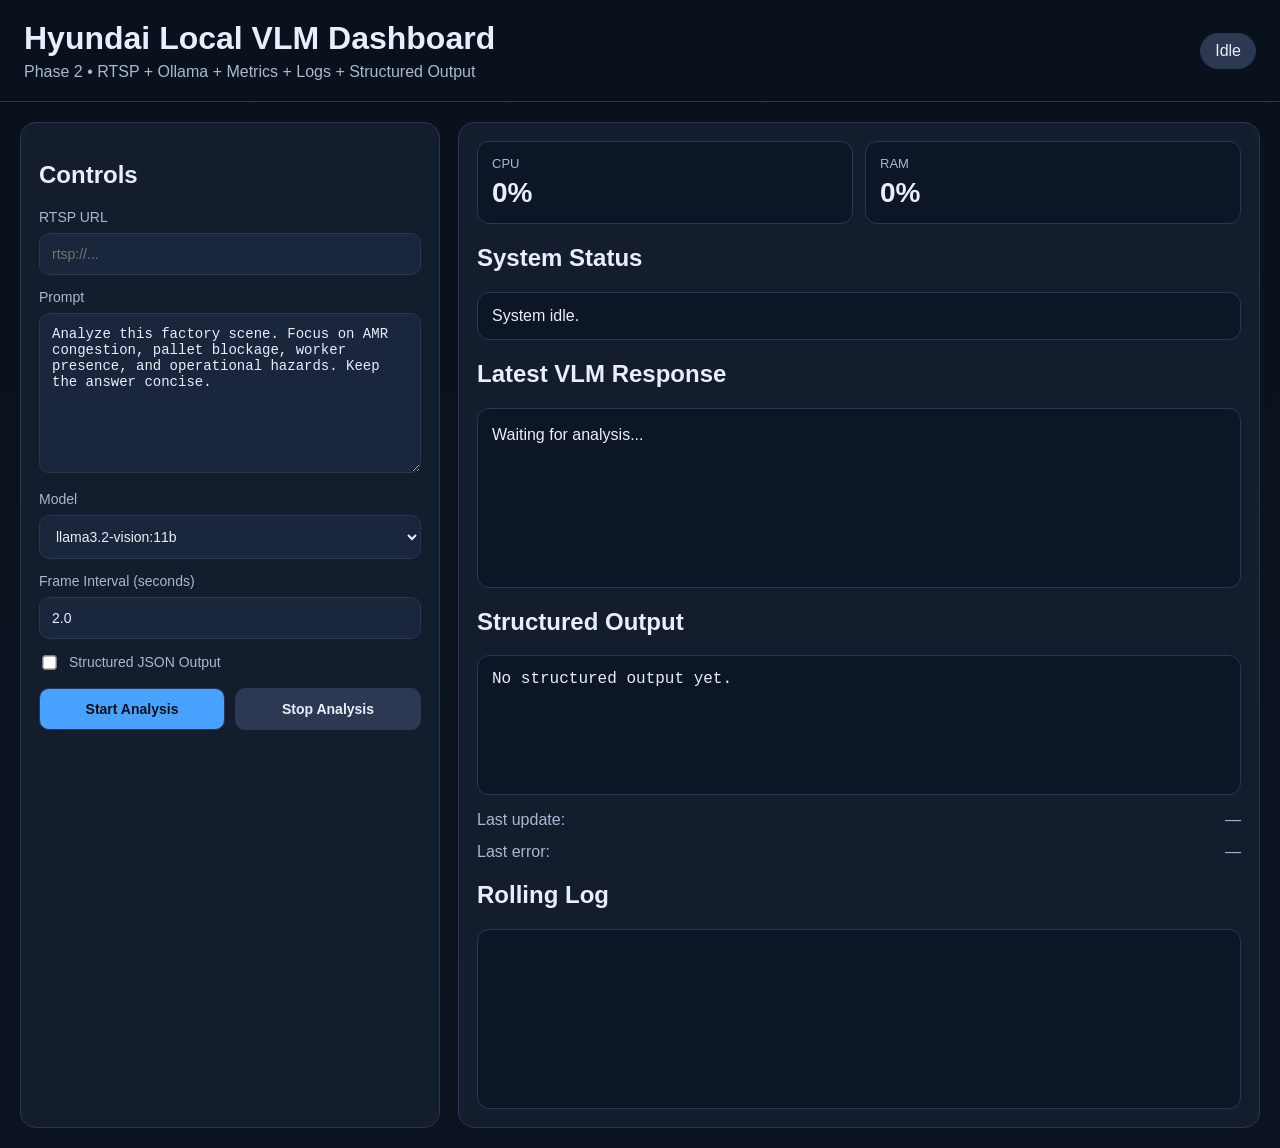
==== templates/index.html @ bafecebf "Initial commit" ====
<!DOCTYPE html>
<html lang="en">
<head>
  <meta charset="UTF-8" />
  <meta name="viewport" content="width=device-width, initial-scale=1.0" />
  <title>Hyundai Local VLM Dashboard</title>
  <link rel="stylesheet" href="/static/style.css" />
</head>
<body>
  <header class="header">
    <div>
      <h1>Hyundai Local VLM Dashboard</h1>
      <p class="subtitle">Phase 2 • RTSP + Ollama + Metrics + Logs + Structured Output</p>
    </div>
    <div id="statusBadge" class="badge idle">Idle</div>
  </header>

  <main class="container">
    <section class="panel left">
      <h2>Controls</h2>

      <label>RTSP URL</label>
      <input id="rtspUrl" type="text" placeholder="rtsp://..." />

      <label>Prompt</label>
      <textarea id="promptInput">Analyze this factory scene. Focus on AMR congestion, pallet blockage, worker presence, and operational hazards. Keep the answer concise.</textarea>

      <label>Model</label>
      <select id="modelSelect">
        <option value="llama3.2-vision:11b">llama3.2-vision:11b</option>
        <option value="gemma3:4b">gemma3:4b</option>
      </select>

      <label>Frame Interval (seconds)</label>
      <input id="frameInterval" type="number" min="0.5" step="0.5" value="2.0" />

      <label class="checkboxRow">
        <input id="structuredOutput" type="checkbox" />
        <span>Structured JSON Output</span>
      </label>

      <div class="buttonRow">
        <button id="startBtn" class="primary">Start Analysis</button>
        <button id="stopBtn" class="secondary">Stop Analysis</button>
      </div>
    </section>

    <section class="panel right">
      <div class="statsGrid">
        <div class="statCard">
          <div class="statLabel">CPU</div>
          <div id="cpuStat" class="statValue">0%</div>
        </div>
        <div class="statCard">
          <div class="statLabel">RAM</div>
          <div id="ramStat" class="statValue">0%</div>
        </div>
      </div>

      <h2>System Status</h2>
      <div id="statusText" class="statusText">System idle.</div>

      <h2>Latest VLM Response</h2>
      <div id="responseBox" class="responseBox">Waiting for analysis...</div>

      <h2>Structured Output</h2>
      <pre id="structuredBox" class="structuredBox">No structured output yet.</pre>

      <div class="metaRow">
        <span>Last update:</span>
        <span id="lastUpdate">—</span>
      </div>

      <div class="metaRow">
        <span>Last error:</span>
        <span id="lastError">—</span>
      </div>

      <h2>Rolling Log</h2>
      <div id="logBox" class="logBox"></div>
    </section>
  </main>

  <script src="/static/app.js"></script>
</body>
</html>
---- static/style.css ----
:root {
  --bg: #0b1320;
  --panel: #131d2e;
  --panel2: #1a263b;
  --text: #e8eefc;
  --muted: #aab7d1;
  --border: #2a3750;
  --primary: #49a2ff;
  --secondary: #2d3952;
  --success: #1f9d74;
  --danger: #c94b4b;
}

* {
  box-sizing: border-box;
}

body {
  margin: 0;
  font-family: Arial, Helvetica, sans-serif;
  background: linear-gradient(180deg, #09111c 0%, #0b1320 100%);
  color: var(--text);
}

.header {
  padding: 20px 24px;
  border-bottom: 1px solid var(--border);
  display: flex;
  justify-content: space-between;
  align-items: center;
}

.header h1 {
  margin: 0 0 6px 0;
}

.subtitle {
  margin: 0;
  color: var(--muted);
}

.badge {
  padding: 8px 14px;
  border-radius: 999px;
  border: 1px solid var(--border);
  background: var(--secondary);
}

.badge.running,
.badge.connecting,
.badge.starting {
  background: #123a30;
}

.badge.error {
  background: #442424;
}

.badge.idle,
.badge.stopped {
  background: #2d3952;
}

.container {
  padding: 20px;
  display: grid;
  grid-template-columns: 420px 1fr;
  gap: 18px;
}

.panel {
  background: var(--panel);
  border: 1px solid var(--border);
  border-radius: 16px;
  padding: 18px;
}

label {
  display: block;
  margin: 14px 0 8px;
  color: var(--muted);
  font-size: 14px;
}

input,
textarea,
select,
button {
  width: 100%;
  border-radius: 10px;
  border: 1px solid var(--border);
  background: var(--panel2);
  color: var(--text);
  padding: 12px;
  font-size: 14px;
}

textarea {
  min-height: 160px;
  resize: vertical;
}

.buttonRow {
  margin-top: 16px;
  display: grid;
  grid-template-columns: 1fr 1fr;
  gap: 10px;
}

button {
  cursor: pointer;
  font-weight: 600;
}

button.primary {
  background: var(--primary);
  color: #08111b;
}

button.secondary {
  background: var(--secondary);
}

.statusText,
.responseBox,
.structuredBox,
.logBox {
  padding: 14px;
  background: #0d1626;
  border: 1px solid var(--border);
  border-radius: 12px;
}

.responseBox {
  min-height: 180px;
  line-height: 1.5;
  white-space: pre-wrap;
}

.structuredBox {
  min-height: 140px;
  white-space: pre-wrap;
  overflow: auto;
  font-family: Menlo, Consolas, monospace;
}

.logBox {
  min-height: 180px;
  max-height: 280px;
  overflow: auto;
  font-family: Menlo, Consolas, monospace;
  white-space: pre-wrap;
}

.metaRow {
  margin-top: 14px;
  display: flex;
  justify-content: space-between;
  color: var(--muted);
  gap: 20px;
}

.statsGrid {
  display: grid;
  grid-template-columns: repeat(2, minmax(0, 1fr));
  gap: 12px;
  margin-bottom: 18px;
}

.statCard {
  background: #0d1626;
  border: 1px solid var(--border);
  border-radius: 12px;
  padding: 14px;
}

.statLabel {
  color: var(--muted);
  font-size: 13px;
  margin-bottom: 6px;
}

.statValue {
  font-size: 28px;
  font-weight: 700;
}

.checkboxRow {
  display: flex;
  align-items: center;
  gap: 10px;
}

.checkboxRow input {
  width: auto;
  transform: scale(1.1);
}

@media (max-width: 900px) {
  .container {
    grid-template-columns: 1fr;
  }
}
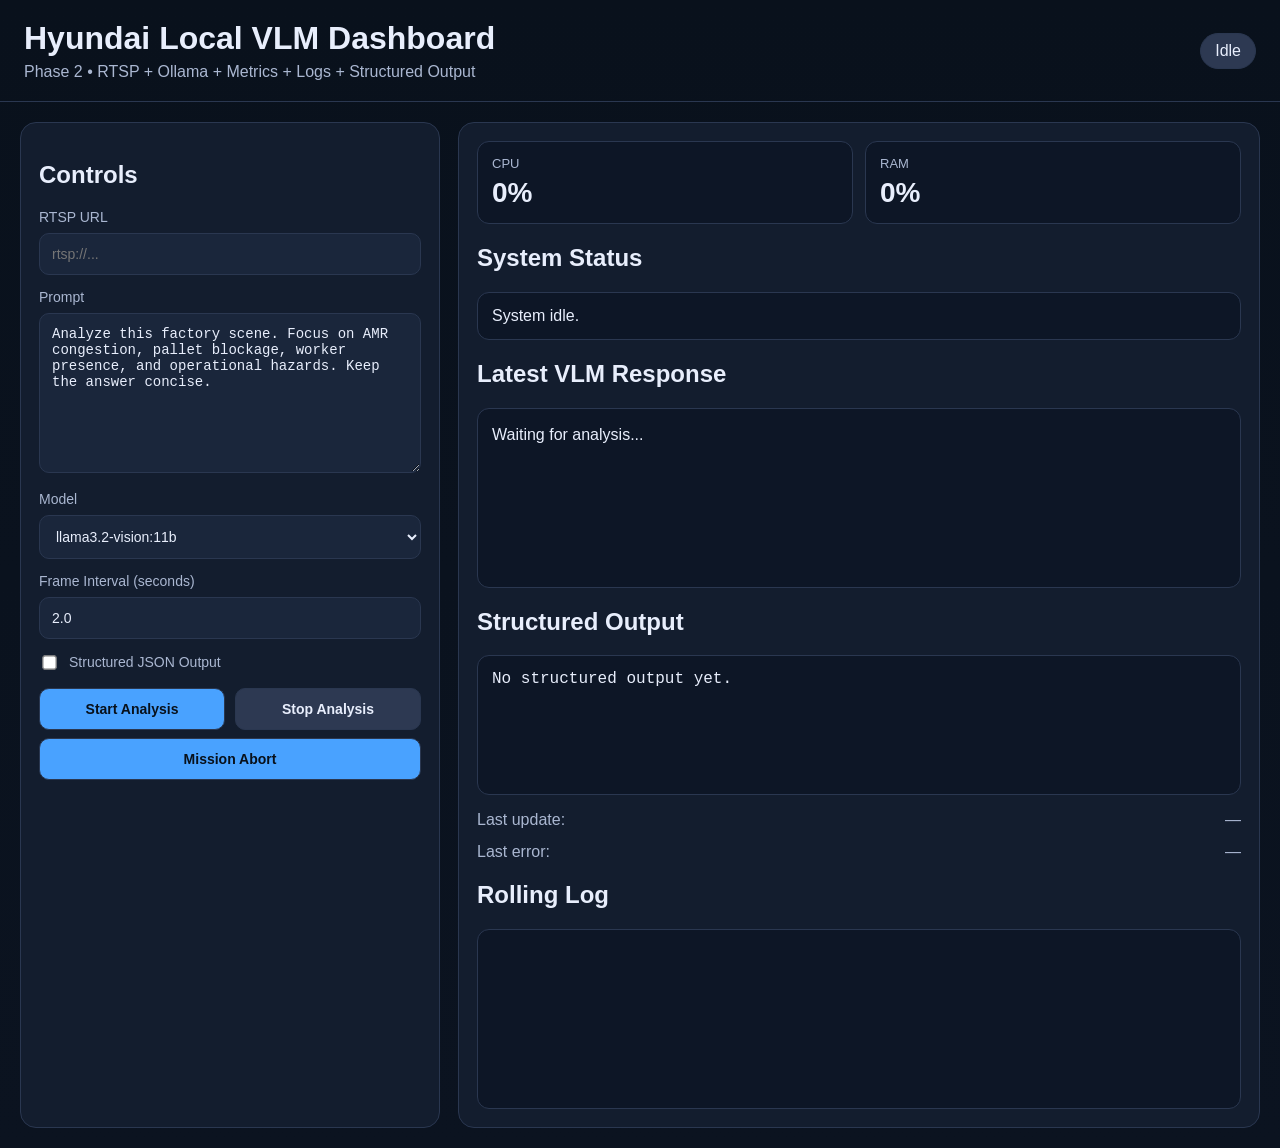
==== commit 654dd71d: "Working VLM Dashboard" ====
--- a/templates/index.html
+++ b/templates/index.html
@@ -43,6 +43,13 @@
         <button id="startBtn" class="primary">Start Analysis</button>
         <button id="stopBtn" class="secondary">Stop Analysis</button>
       </div>
+      <!-- Test Mission Abort Button: Will put it in a div at the bottom -->
+      <div class="second-buttonRow">
+        <button 
+        class="primary"
+        style="width: 100%;
+               margin-top: 8px;">Mission Abort</button>
+      </div>
     </section>
 
     <section class="panel right">
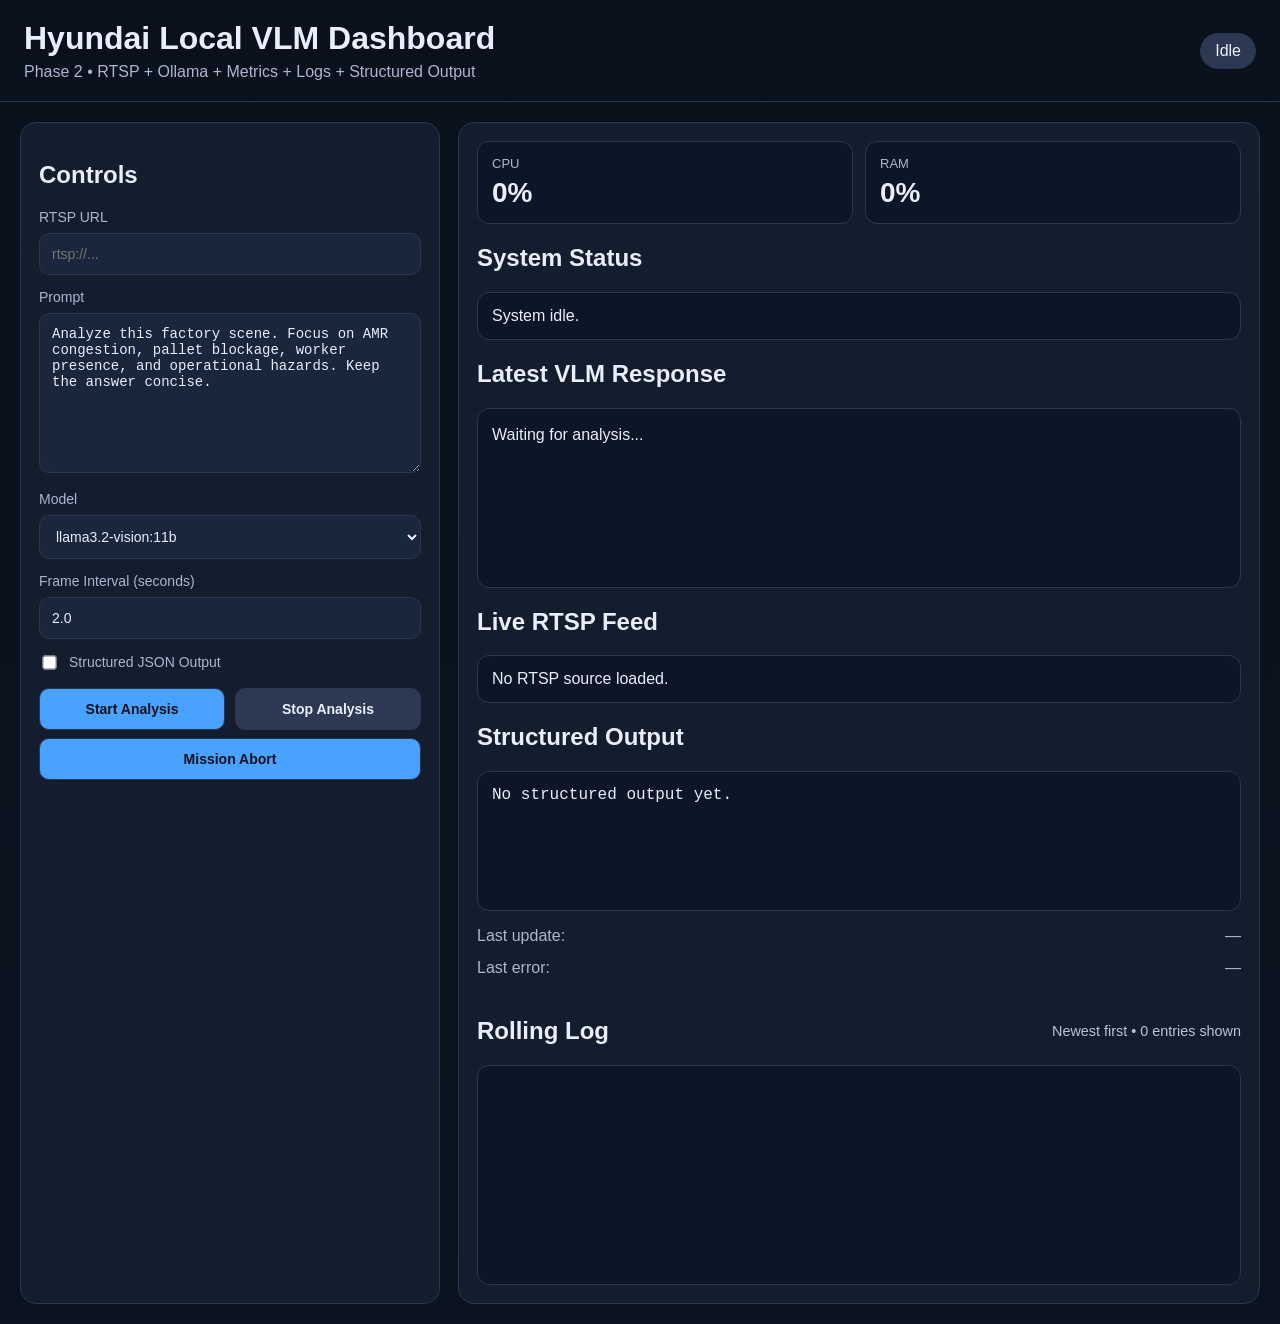
==== commit 8b6cb1ec: "Hella updated features including the new video stream and working VLM" ====
--- a/templates/index.html
+++ b/templates/index.html
@@ -5,12 +5,69 @@
   <meta name="viewport" content="width=device-width, initial-scale=1.0" />
   <title>Hyundai Local VLM Dashboard</title>
   <link rel="stylesheet" href="/static/style.css" />
+  <style>
+    .connectionRow {
+      display: flex;
+      align-items: center;
+      gap: 8px;
+      margin-top: 10px;
+      margin-bottom: 8px;
+      font-size: 0.95rem;
+    }
+
+    .liveDot {
+      width: 10px;
+      height: 10px;
+      border-radius: 50%;
+      display: inline-block;
+      background: #6b7280;
+      box-shadow: 0 0 0 0 rgba(107, 114, 128, 0.5);
+    }
+
+    .liveDot.live {
+      background: #22c55e;
+      box-shadow: 0 0 0 6px rgba(34, 197, 94, 0.15);
+    }
+
+    .liveDot.reconnecting {
+      background: #f59e0b;
+      box-shadow: 0 0 0 6px rgba(245, 158, 11, 0.15);
+    }
+
+    .liveDot.offline {
+      background: #ef4444;
+      box-shadow: 0 0 0 6px rgba(239, 68, 68, 0.15);
+    }
+
+    .logHeaderRow {
+      display: flex;
+      align-items: center;
+      justify-content: space-between;
+      gap: 12px;
+      margin-top: 20px;
+    }
+
+    .logMeta {
+      font-size: 0.9rem;
+      opacity: 0.8;
+    }
+
+    .logBox {
+      max-height: 320px;
+      min-height: 220px;
+      overflow-y: auto;
+      overflow-x: hidden;
+      white-space: pre-wrap;
+      word-break: break-word;
+    }
+  </style>
 </head>
 <body>
   <header class="header">
     <div>
       <h1>Hyundai Local VLM Dashboard</h1>
       <p class="subtitle">Phase 2 • RTSP + Ollama + Metrics + Logs + Structured Output</p>
+      
     </div>
     <div id="statusBadge" class="badge idle">Idle</div>
   </header>
@@ -43,7 +100,7 @@
         <button id="startBtn" class="primary">Start Analysis</button>
         <button id="stopBtn" class="secondary">Stop Analysis</button>
       </div>
-      <!-- Test Mission Abort Button: Will put it in a div at the bottom -->
+
       <div class="second-buttonRow">
         <button 
         class="primary"
@@ -68,7 +125,24 @@
       <div id="statusText" class="statusText">System idle.</div>
 
       <h2>Latest VLM Response</h2>
+
+      
+
       <div id="responseBox" class="responseBox">Waiting for analysis...</div>
+
+      <!-- RTSP Footage Playback -->
+      <h2>Live RTSP Feed</h2>
+      <div class="videoPanel">
+        <div id="videoPlaceholder" class="statusText">No RTSP source loaded.</div>
+        <img
+          id="videoFeed"
+          src=""
+          alt="Live RTSP Feed"
+          style="display:none; width:100%; border-radius:12px; border:1px solid #2a2f3a;"
+        />
+      </div>
+
+
 
       <h2>Structured Output</h2>
       <pre id="structuredBox" class="structuredBox">No structured output yet.</pre>
@@ -83,7 +157,10 @@
         <span id="lastError">—</span>
       </div>
 
-      <h2>Rolling Log</h2>
+      <div class="logHeaderRow">
+        <h2>Rolling Log</h2>
+        <div id="logMeta" class="logMeta">Newest first • 0 entries shown</div>
+      </div>
       <div id="logBox" class="logBox"></div>
     </section>
   </main>
@@ -91,5 +168,3 @@
   <script src="/static/app.js"></script>
 </body>
 </html>
-
-
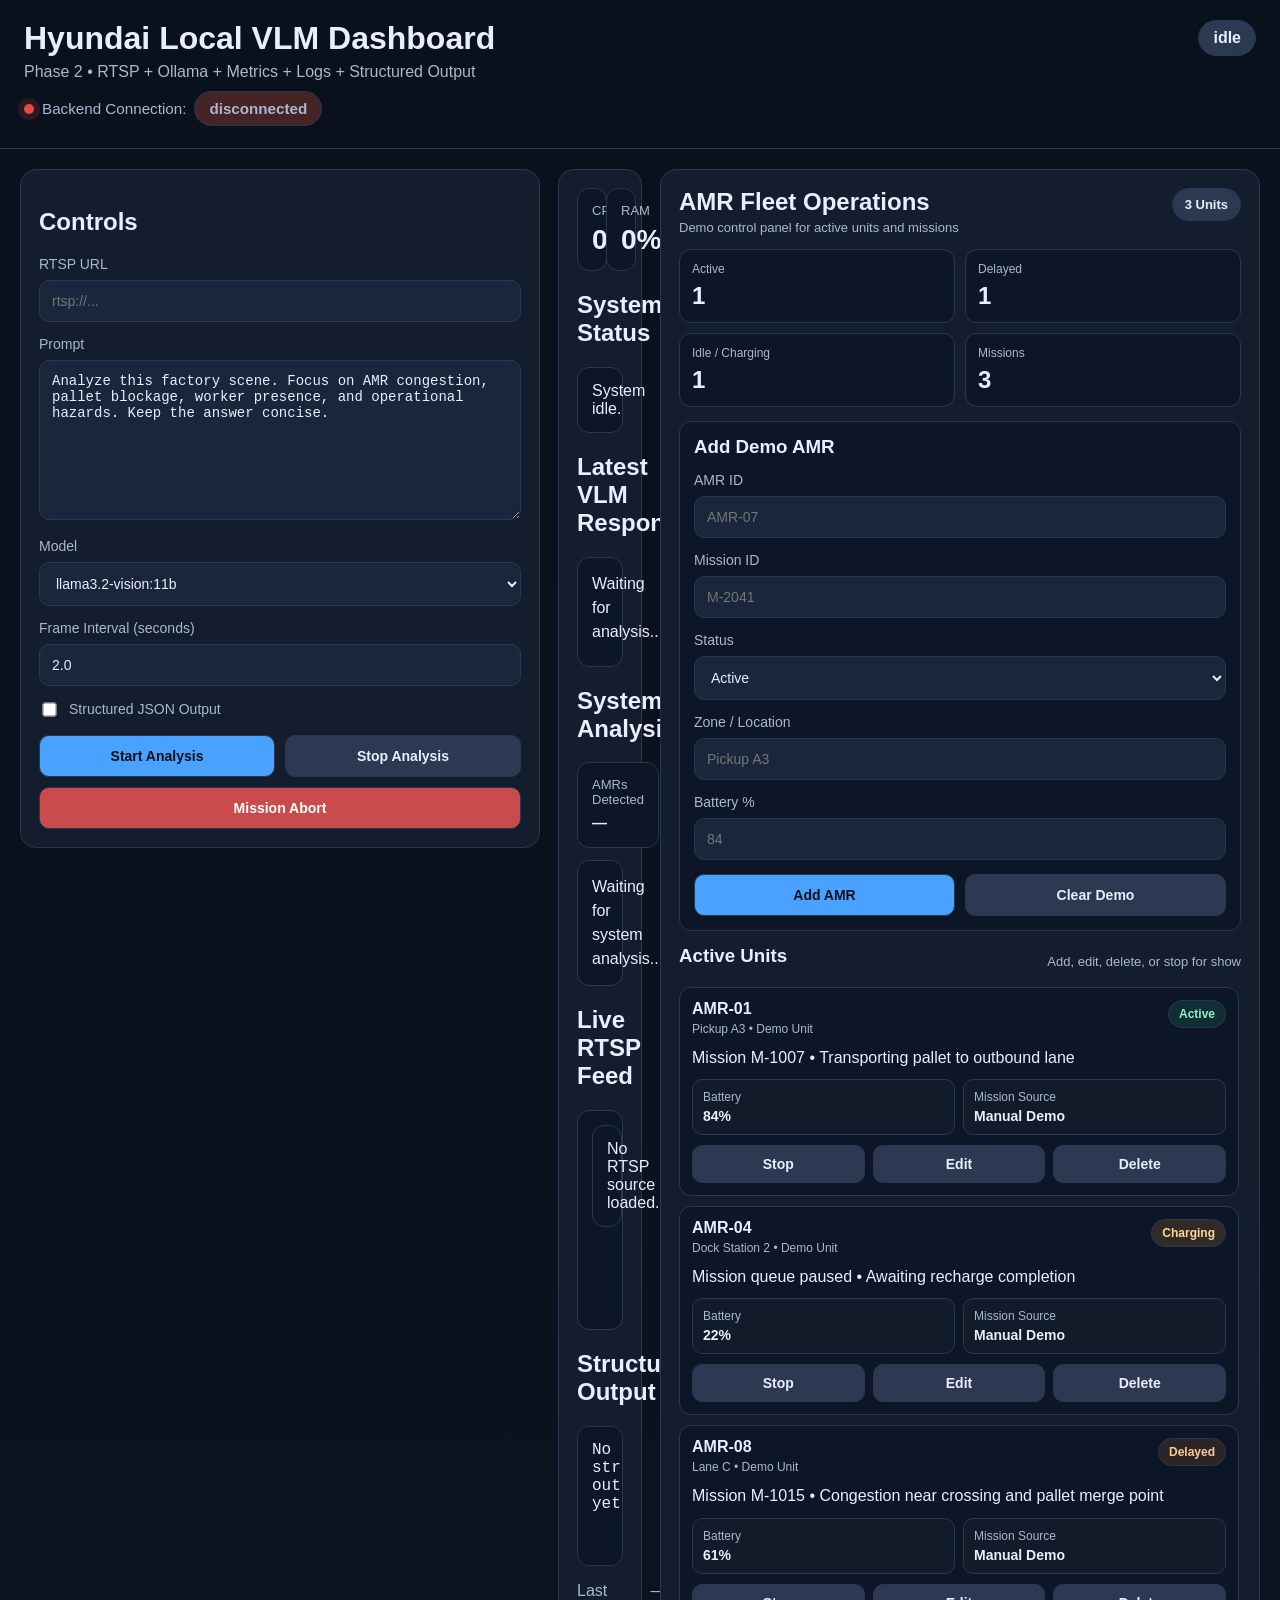
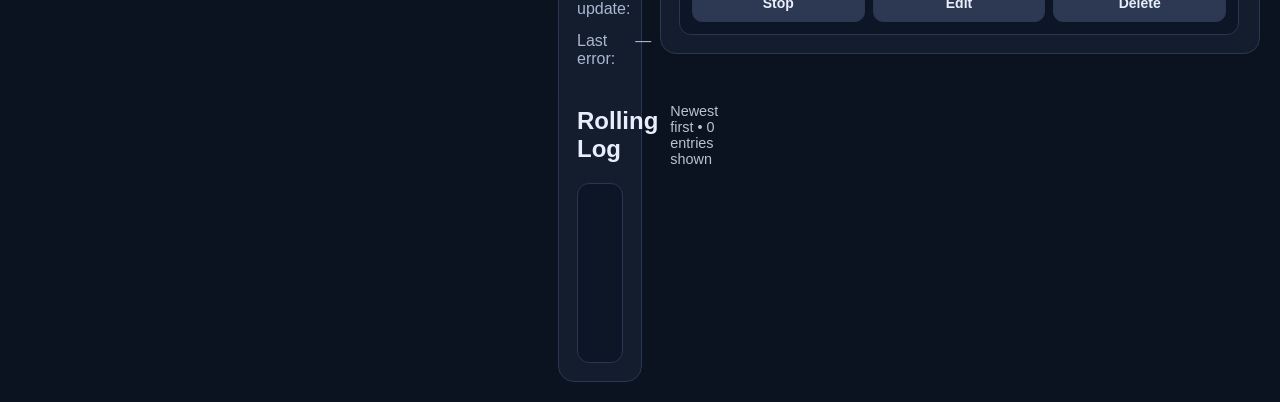
==== commit e72e1d05: "New Added features to the software" ====
--- a/templates/index.html
+++ b/templates/index.html
@@ -5,71 +5,21 @@
   <meta name="viewport" content="width=device-width, initial-scale=1.0" />
   <title>Hyundai Local VLM Dashboard</title>
   <link rel="stylesheet" href="/static/style.css" />
-  <style>
-    .connectionRow {
-      display: flex;
-      align-items: center;
-      gap: 8px;
-      margin-top: 10px;
-      margin-bottom: 8px;
-      font-size: 0.95rem;
-    }
-
-    .liveDot {
-      width: 10px;
-      height: 10px;
-      border-radius: 50%;
-      display: inline-block;
-      background: #6b7280;
-      box-shadow: 0 0 0 0 rgba(107, 114, 128, 0.5);
-    }
-
-    .liveDot.live {
-      background: #22c55e;
-      box-shadow: 0 0 0 6px rgba(34, 197, 94, 0.15);
-    }
-
-    .liveDot.reconnecting {
-      background: #f59e0b;
-      box-shadow: 0 0 0 6px rgba(245, 158, 11, 0.15);
-    }
-
-    .liveDot.offline {
-      background: #ef4444;
-      box-shadow: 0 0 0 6px rgba(239, 68, 68, 0.15);
-    }
-
-    .logHeaderRow {
-      display: flex;
-      align-items: center;
-      justify-content: space-between;
-      gap: 12px;
-      margin-top: 20px;
-    }
-
-    .logMeta {
-      font-size: 0.9rem;
-      opacity: 0.8;
-    }
-
-    .logBox {
-      max-height: 320px;
-      min-height: 220px;
-      overflow-y: auto;
-      overflow-x: hidden;
-      white-space: pre-wrap;
-      word-break: break-word;
-    }
-  </style>
 </head>
 <body>
   <header class="header">
     <div>
       <h1>Hyundai Local VLM Dashboard</h1>
       <p class="subtitle">Phase 2 • RTSP + Ollama + Metrics + Logs + Structured Output</p>
-      
+
+      <div class="connectionRow">
+        <span id="liveDot" class="liveDot offline"></span>
+        <span>Backend Connection:</span>
+        <span id="connectionBadge" class="badge connection disconnected">disconnected</span>
+      </div>
     </div>
-    <div id="statusBadge" class="badge idle">Idle</div>
+
+    <div id="statusBadge" class="badge idle">idle</div>
   </header>
 
   <main class="container">
@@ -89,7 +39,7 @@
       </select>
 
       <label>Frame Interval (seconds)</label>
-      <input id="frameInterval" type="number" min="0.5" step="0.5" value="2.0" />
+      <input id="frameInterval" type="number" min="0.3" step="0.1" value="2.0" />
 
       <label class="checkboxRow">
         <input id="structuredOutput" type="checkbox" />
@@ -101,15 +51,12 @@
         <button id="stopBtn" class="secondary">Stop Analysis</button>
       </div>
 
-      <div class="second-buttonRow">
-        <button 
-        class="primary"
-        style="width: 100%;
-               margin-top: 8px;">Mission Abort</button>
+      <div class="secondButtonRow">
+        <button id="globalStopMissionBtn" class="danger">Mission Abort</button>
       </div>
     </section>
 
-    <section class="panel right">
+    <section class="panel centerPanel">
       <div class="statsGrid">
         <div class="statCard">
           <div class="statLabel">CPU</div>
@@ -125,12 +72,25 @@
       <div id="statusText" class="statusText">System idle.</div>
 
       <h2>Latest VLM Response</h2>
-
-      
-
       <div id="responseBox" class="responseBox">Waiting for analysis...</div>
 
-      <!-- RTSP Footage Playback -->
+      <h2>System Analysis</h2>
+      <div id="congestionAlert" class="congestionAlert" style="display:none;">
+        <span class="congestionAlertIcon">&#9888;</span>
+        <span id="congestionAlertText">Congestion detected in the facility.</span>
+      </div>
+      <div class="systemAnalysisGrid">
+        <div class="sysStatCard">
+          <div class="sysStatLabel">AMRs Detected</div>
+          <div id="sysAmrCount" class="sysStatValue">—</div>
+        </div>
+        <div class="sysStatCard">
+          <div class="sysStatLabel">Congestion</div>
+          <div id="sysCongestionStatus" class="sysStatValue">—</div>
+        </div>
+      </div>
+      <div id="sysReasonBox" class="responseBox sysReasonBox">Waiting for system analysis...</div>
+
       <h2>Live RTSP Feed</h2>
       <div class="videoPanel">
         <div id="videoPlaceholder" class="statusText">No RTSP source loaded.</div>
@@ -141,8 +101,6 @@
           style="display:none; width:100%; border-radius:12px; border:1px solid #2a2f3a;"
         />
       </div>
-
-
 
       <h2>Structured Output</h2>
       <pre id="structuredBox" class="structuredBox">No structured output yet.</pre>
@@ -163,8 +121,76 @@
       </div>
       <div id="logBox" class="logBox"></div>
     </section>
+
+    <aside class="panel fleetPanel">
+      <div class="fleetHeaderRow">
+        <div>
+          <h2>AMR Fleet Operations</h2>
+          <div class="fleetSubtext">Demo control panel for active units and missions</div>
+        </div>
+        <div class="fleetBadge" id="fleetTotalBadge">0 Units</div>
+      </div>
+
+      <div class="fleetStatsGrid">
+        <div class="fleetStatCard">
+          <div class="fleetStatLabel">Active</div>
+          <div id="fleetActiveCount" class="fleetStatValue">0</div>
+        </div>
+        <div class="fleetStatCard">
+          <div class="fleetStatLabel">Delayed</div>
+          <div id="fleetDelayedCount" class="fleetStatValue">0</div>
+        </div>
+        <div class="fleetStatCard">
+          <div class="fleetStatLabel">Idle / Charging</div>
+          <div id="fleetIdleCount" class="fleetStatValue">0</div>
+        </div>
+        <div class="fleetStatCard">
+          <div class="fleetStatLabel">Missions</div>
+          <div id="fleetMissionCount" class="fleetStatValue">0</div>
+        </div>
+      </div>
+
+      <div class="fleetFormCard">
+        <h3>Add Demo AMR</h3>
+
+        <label>AMR ID</label>
+        <input id="demoAmrId" type="text" placeholder="AMR-07" />
+
+        <label>Mission ID</label>
+        <input id="demoMissionId" type="text" placeholder="M-2041" />
+
+        <label>Status</label>
+        <select id="demoAmrStatus">
+          <option value="Active">Active</option>
+          <option value="Idle">Idle</option>
+          <option value="Charging">Charging</option>
+          <option value="Delayed">Delayed</option>
+          <option value="Error">Error</option>
+        </select>
+
+        <label>Zone / Location</label>
+        <input id="demoAmrLocation" type="text" placeholder="Pickup A3" />
+
+        <label>Battery %</label>
+        <input id="demoAmrBattery" type="number" min="0" max="100" placeholder="84" />
+
+        <div class="fleetFormButtons">
+          <button id="addDemoAmrBtn" class="primary">Add AMR</button>
+          <button id="clearDemoAmrsBtn" class="secondary">Clear Demo</button>
+        </div>
+      </div>
+
+      <div class="fleetListHeader">
+        <h3>Active Units</h3>
+        <div class="fleetMetaText">Add, edit, delete, or stop for show</div>
+      </div>
+
+      <div id="amrList" class="amrList">
+        <div class="amrEmpty">No active AMRs detected.</div>
+      </div>
+    </aside>
   </main>
 
   <script src="/static/app.js"></script>
 </body>
-</html>
+</html>
--- a/static/style.css
+++ b/static/style.css
@@ -2,6 +2,7 @@
   --bg: #0b1320;
   --panel: #131d2e;
   --panel2: #1a263b;
+  --panel3: #0d1626;
   --text: #e8eefc;
   --muted: #aab7d1;
   --border: #2a3750;
@@ -9,6 +10,9 @@
   --secondary: #2d3952;
   --success: #1f9d74;
   --danger: #c94b4b;
+  --warning: #d08a2d;
+  --orange: #b86a2d;
+  --cyan: #2d8fc2;
 }
 
 * {
@@ -27,7 +31,8 @@
   border-bottom: 1px solid var(--border);
   display: flex;
   justify-content: space-between;
-  align-items: center;
+  align-items: flex-start;
+  gap: 16px;
 }
 
 .header h1 {
@@ -37,6 +42,40 @@
 .subtitle {
   margin: 0;
   color: var(--muted);
+}
+
+.connectionRow {
+  display: flex;
+  align-items: center;
+  gap: 8px;
+  margin-top: 10px;
+  margin-bottom: 2px;
+  font-size: 0.95rem;
+  color: var(--muted);
+}
+
+.liveDot {
+  width: 10px;
+  height: 10px;
+  border-radius: 50%;
+  display: inline-block;
+  background: #6b7280;
+  box-shadow: 0 0 0 0 rgba(107, 114, 128, 0.5);
+}
+
+.liveDot.live {
+  background: #22c55e;
+  box-shadow: 0 0 0 6px rgba(34, 197, 94, 0.15);
+}
+
+.liveDot.reconnecting {
+  background: #f59e0b;
+  box-shadow: 0 0 0 6px rgba(245, 158, 11, 0.15);
+}
+
+.liveDot.offline {
+  background: #ef4444;
+  box-shadow: 0 0 0 6px rgba(239, 68, 68, 0.15);
 }
 
 .badge {
@@ -44,15 +83,23 @@
   border-radius: 999px;
   border: 1px solid var(--border);
   background: var(--secondary);
+  text-transform: lowercase;
+  font-weight: 700;
 }
 
 .badge.running,
+.badge.connection.live {
+  background: #123a30;
+}
+
 .badge.connecting,
-.badge.starting {
-  background: #123a30;
-}
-
-.badge.error {
+.badge.starting,
+.badge.connection.connecting {
+  background: #4f3a14;
+}
+
+.badge.error,
+.badge.connection.disconnected {
   background: #442424;
 }
 
@@ -64,8 +111,9 @@
 .container {
   padding: 20px;
   display: grid;
-  grid-template-columns: 420px 1fr;
+  grid-template-columns: 520px minmax(0, 1fr) 600px;
   gap: 18px;
+  align-items: start;
 }
 
 .panel {
@@ -73,6 +121,18 @@
   border: 1px solid var(--border);
   border-radius: 16px;
   padding: 18px;
+}
+
+.left {
+  min-width: 0;
+}
+
+.centerPanel {
+  min-width: 0;
+}
+
+.fleetPanel {
+  min-width: 0;
 }
 
 label {
@@ -107,9 +167,18 @@
   gap: 10px;
 }
 
+.secondButtonRow {
+  margin-top: 10px;
+}
+
 button {
   cursor: pointer;
   font-weight: 600;
+  transition: transform 0.15s ease, box-shadow 0.15s ease;
+}
+
+button:hover {
+  transform: translateY(-1px);
 }
 
 button.primary {
@@ -121,18 +190,28 @@
   background: var(--secondary);
 }
 
+button.danger {
+  background: var(--danger);
+  color: #fff;
+}
+
 .statusText,
 .responseBox,
 .structuredBox,
-.logBox {
+.logBox,
+.videoPanel,
+.fleetFormCard,
+.fleetStatCard,
+.amrCard,
+.amrEmpty {
   padding: 14px;
-  background: #0d1626;
+  background: var(--panel3);
   border: 1px solid var(--border);
   border-radius: 12px;
 }
 
 .responseBox {
-  min-height: 180px;
+  min-height: 110px;
   line-height: 1.5;
   white-space: pre-wrap;
 }
@@ -142,6 +221,19 @@
   white-space: pre-wrap;
   overflow: auto;
   font-family: Menlo, Consolas, monospace;
+}
+
+.logHeaderRow {
+  display: flex;
+  align-items: center;
+  justify-content: space-between;
+  gap: 12px;
+  margin-top: 20px;
+}
+
+.logMeta {
+  font-size: 0.9rem;
+  opacity: 0.8;
 }
 
 .logBox {
@@ -150,6 +242,7 @@
   overflow: auto;
   font-family: Menlo, Consolas, monospace;
   white-space: pre-wrap;
+  word-break: break-word;
 }
 
 .metaRow {
@@ -168,7 +261,7 @@
 }
 
 .statCard {
-  background: #0d1626;
+  background: var(--panel3);
   border: 1px solid var(--border);
   border-radius: 12px;
   padding: 14px;
@@ -196,9 +289,306 @@
   transform: scale(1.1);
 }
 
-@media (max-width: 900px) {
+.videoPanel {
+  min-height: 220px;
+}
+
+.fleetHeaderRow {
+  display: flex;
+  align-items: flex-start;
+  justify-content: space-between;
+  gap: 12px;
+  margin-bottom: 14px;
+}
+
+.fleetHeaderRow h2 {
+  margin: 0;
+}
+
+.fleetSubtext {
+  margin-top: 4px;
+  color: var(--muted);
+  font-size: 13px;
+}
+
+.fleetBadge {
+  padding: 8px 12px;
+  border-radius: 999px;
+  background: var(--secondary);
+  border: 1px solid var(--border);
+  color: var(--text);
+  font-size: 13px;
+  font-weight: 700;
+  white-space: nowrap;
+}
+
+.fleetStatsGrid {
+  display: grid;
+  grid-template-columns: repeat(2, minmax(0, 1fr));
+  gap: 10px;
+  margin-bottom: 14px;
+}
+
+.fleetStatCard {
+  padding: 12px;
+}
+
+.fleetStatLabel {
+  color: var(--muted);
+  font-size: 12px;
+  margin-bottom: 6px;
+}
+
+.fleetStatValue {
+  font-size: 24px;
+  font-weight: 700;
+}
+
+.fleetFormCard {
+  margin-bottom: 14px;
+}
+
+.fleetFormCard h3,
+.fleetListHeader h3 {
+  margin: 0 0 10px;
+}
+
+.fleetFormButtons {
+  display: grid;
+  grid-template-columns: 1fr 1fr;
+  gap: 10px;
+  margin-top: 14px;
+}
+
+.fleetListHeader {
+  display: flex;
+  align-items: center;
+  justify-content: space-between;
+  gap: 10px;
+  margin-bottom: 10px;
+}
+
+.fleetMetaText {
+  color: var(--muted);
+  font-size: 13px;
+}
+
+.amrList {
+  display: flex;
+  flex-direction: column;
+  gap: 10px;
+  max-height: 820px;
+  overflow-y: auto;
+  padding-right: 2px;
+}
+
+.amrCard {
+  padding: 12px;
+}
+
+.amrCardTop {
+  display: flex;
+  align-items: flex-start;
+  justify-content: space-between;
+  gap: 12px;
+  margin-bottom: 10px;
+}
+
+.amrTitle {
+  font-size: 16px;
+  font-weight: 700;
+}
+
+.amrMeta {
+  font-size: 12px;
+  color: var(--muted);
+  margin-top: 4px;
+}
+
+.amrStatus {
+  padding: 6px 10px;
+  border-radius: 999px;
+  font-size: 12px;
+  font-weight: 700;
+  text-transform: capitalize;
+  border: 1px solid var(--border);
+  white-space: nowrap;
+}
+
+.amrStatus.active {
+  background: rgba(31, 157, 116, 0.18);
+  color: #8ef0c9;
+}
+
+.amrStatus.idle {
+  background: rgba(120, 130, 150, 0.18);
+  color: #d1d8e6;
+}
+
+.amrStatus.charging {
+  background: rgba(208, 138, 45, 0.18);
+  color: #ffd697;
+}
+
+.amrStatus.delayed {
+  background: rgba(184, 106, 45, 0.18);
+  color: #ffc89b;
+}
+
+.amrStatus.error,
+.amrStatus.stopped {
+  background: rgba(201, 75, 75, 0.18);
+  color: #ffb1b1;
+}
+
+.amrMission {
+  margin-bottom: 10px;
+  line-height: 1.45;
+}
+
+.amrDetails {
+  display: grid;
+  grid-template-columns: 1fr 1fr;
+  gap: 8px;
+  margin-bottom: 10px;
+}
+
+.amrDetailBox {
+  background: rgba(255, 255, 255, 0.02);
+  border: 1px solid var(--border);
+  border-radius: 10px;
+  padding: 10px;
+}
+
+.amrDetailLabel {
+  color: var(--muted);
+  font-size: 12px;
+  margin-bottom: 4px;
+}
+
+.amrDetailValue {
+  font-size: 14px;
+  font-weight: 600;
+}
+
+.amrActions {
+  display: grid;
+  grid-template-columns: 1fr 1fr 1fr;
+  gap: 8px;
+}
+
+.amrActions button {
+  padding: 10px;
+}
+
+.amrEditBtn {
+  background: #2c4363;
+}
+
+.amrDeleteBtn {
+  background: #4d2a2a;
+}
+
+.amrEmpty {
+  text-align: center;
+  color: var(--muted);
+}
+
+.congestionAlert {
+  display: flex;
+  align-items: center;
+  gap: 12px;
+  background: rgba(201, 75, 75, 0.15);
+  border: 1px solid var(--danger);
+  border-radius: 12px;
+  padding: 14px 18px;
+  margin-bottom: 12px;
+  color: #ffb1b1;
+  font-weight: 600;
+  font-size: 14px;
+}
+
+.congestionAlertIcon {
+  font-size: 20px;
+  flex-shrink: 0;
+}
+
+.systemAnalysisGrid {
+  display: grid;
+  grid-template-columns: 1fr 1fr;
+  gap: 12px;
+  margin-bottom: 12px;
+}
+
+.sysStatCard {
+  background: var(--panel3);
+  border: 1px solid var(--border);
+  border-radius: 12px;
+  padding: 14px;
+}
+
+.sysStatLabel {
+  color: var(--muted);
+  font-size: 13px;
+  margin-bottom: 6px;
+}
+
+.sysStatValue {
+  font-size: 15px;
+  font-weight: 700;
+  line-height: 1.3;
+}
+
+.sysStatValue.offline {
+  color: var(--muted);
+}
+
+.sysStatValue.awaiting {
+  color: #ffd697;
+}
+
+.sysStatValue.detected {
+  color: #8ef0c9;
+}
+
+.sysStatValue.none {
+  color: var(--muted);
+}
+
+.sysStatValue.congested {
+  color: #ffb1b1;
+}
+
+.sysStatValue.clear {
+  color: #8ef0c9;
+}
+
+.sysReasonBox {
+  min-height: 60px;
+  margin-bottom: 6px;
+}
+
+@media (max-width: 1200px) {
   .container {
     grid-template-columns: 1fr;
   }
-}
-
+
+  .amrList {
+    max-height: none;
+  }
+}
+
+@media (max-width: 700px) {
+  .statsGrid,
+  .fleetStatsGrid,
+  .amrDetails,
+  .fleetFormButtons,
+  .buttonRow,
+  .amrActions {
+    grid-template-columns: 1fr;
+  }
+
+  .header {
+    flex-direction: column;
+  }
+}
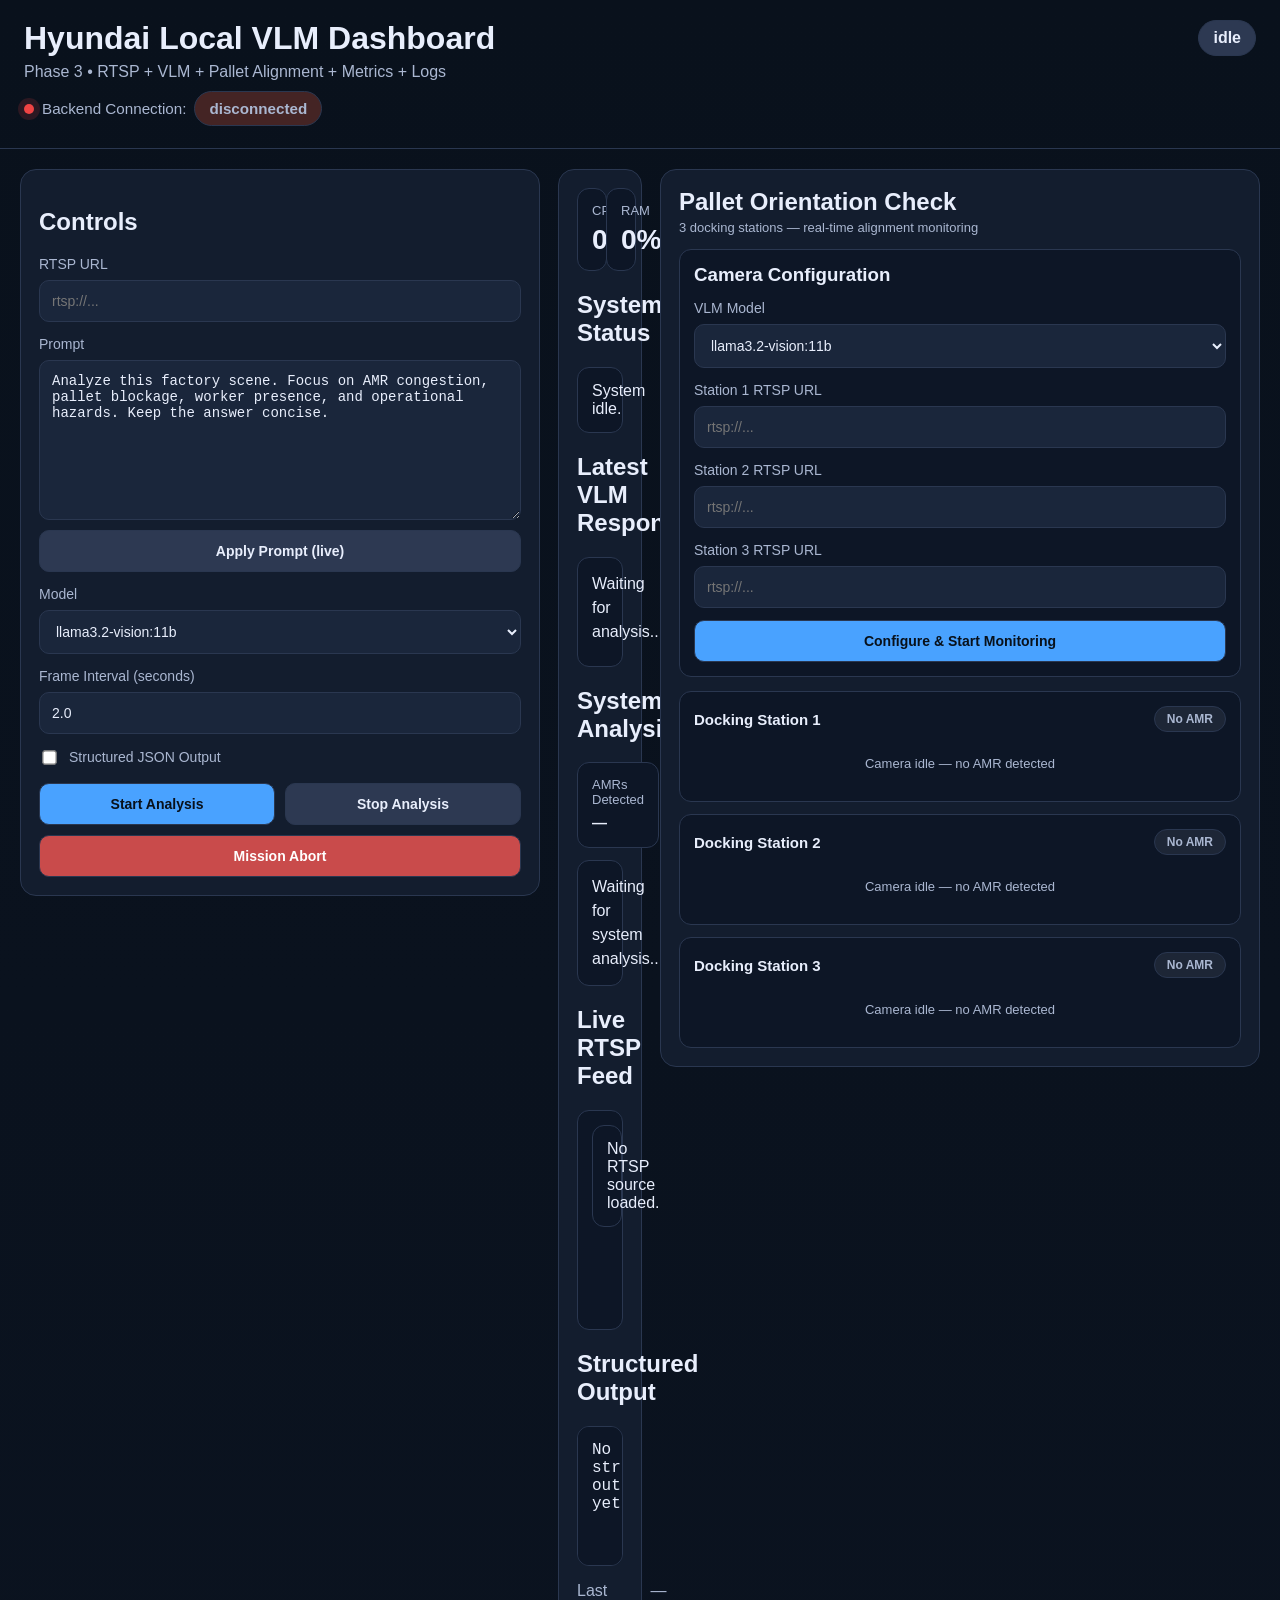
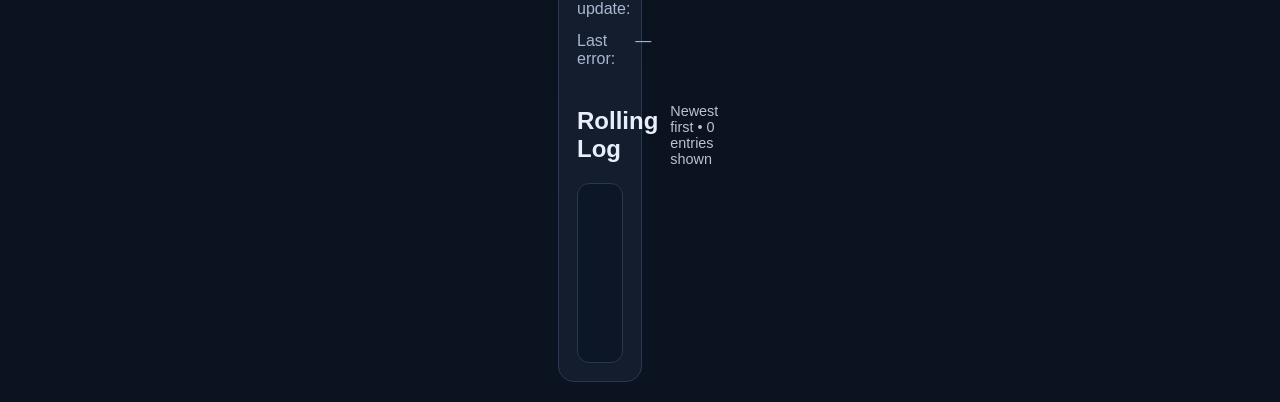
==== commit 03b3af43: "All features are implemented" ====
--- a/templates/index.html
+++ b/templates/index.html
@@ -10,7 +10,7 @@
   <header class="header">
     <div>
       <h1>Hyundai Local VLM Dashboard</h1>
-      <p class="subtitle">Phase 2 • RTSP + Ollama + Metrics + Logs + Structured Output</p>
+      <p class="subtitle">Phase 3 • RTSP + VLM + Pallet Alignment + Metrics + Logs</p>
 
       <div class="connectionRow">
         <span id="liveDot" class="liveDot offline"></span>
@@ -31,6 +31,7 @@
 
       <label>Prompt</label>
       <textarea id="promptInput">Analyze this factory scene. Focus on AMR congestion, pallet blockage, worker presence, and operational hazards. Keep the answer concise.</textarea>
+      <button id="applyPromptBtn" class="secondary" style="margin-top:6px;">Apply Prompt (live)</button>
 
       <label>Model</label>
       <select id="modelSelect">
@@ -122,71 +123,120 @@
       <div id="logBox" class="logBox"></div>
     </section>
 
-    <aside class="panel fleetPanel">
-      <div class="fleetHeaderRow">
+    <aside class="panel palletPanel">
+      <div class="palletPanelHeader">
         <div>
-          <h2>AMR Fleet Operations</h2>
-          <div class="fleetSubtext">Demo control panel for active units and missions</div>
-        </div>
-        <div class="fleetBadge" id="fleetTotalBadge">0 Units</div>
-      </div>
-
-      <div class="fleetStatsGrid">
-        <div class="fleetStatCard">
-          <div class="fleetStatLabel">Active</div>
-          <div id="fleetActiveCount" class="fleetStatValue">0</div>
-        </div>
-        <div class="fleetStatCard">
-          <div class="fleetStatLabel">Delayed</div>
-          <div id="fleetDelayedCount" class="fleetStatValue">0</div>
-        </div>
-        <div class="fleetStatCard">
-          <div class="fleetStatLabel">Idle / Charging</div>
-          <div id="fleetIdleCount" class="fleetStatValue">0</div>
-        </div>
-        <div class="fleetStatCard">
-          <div class="fleetStatLabel">Missions</div>
-          <div id="fleetMissionCount" class="fleetStatValue">0</div>
-        </div>
-      </div>
-
-      <div class="fleetFormCard">
-        <h3>Add Demo AMR</h3>
-
-        <label>AMR ID</label>
-        <input id="demoAmrId" type="text" placeholder="AMR-07" />
-
-        <label>Mission ID</label>
-        <input id="demoMissionId" type="text" placeholder="M-2041" />
-
-        <label>Status</label>
-        <select id="demoAmrStatus">
-          <option value="Active">Active</option>
-          <option value="Idle">Idle</option>
-          <option value="Charging">Charging</option>
-          <option value="Delayed">Delayed</option>
-          <option value="Error">Error</option>
+          <h2>Pallet Orientation Check</h2>
+          <div class="palletSubtext">3 docking stations — real-time alignment monitoring</div>
+        </div>
+      </div>
+
+      <!-- Camera Configuration -->
+      <div class="palletConfigCard">
+        <h3>Camera Configuration</h3>
+
+        <label>VLM Model</label>
+        <select id="palletModel">
+          <option value="llama3.2-vision:11b">llama3.2-vision:11b</option>
+          <option value="gemma3:4b">gemma3:4b</option>
         </select>
 
-        <label>Zone / Location</label>
-        <input id="demoAmrLocation" type="text" placeholder="Pickup A3" />
-
-        <label>Battery %</label>
-        <input id="demoAmrBattery" type="number" min="0" max="100" placeholder="84" />
-
-        <div class="fleetFormButtons">
-          <button id="addDemoAmrBtn" class="primary">Add AMR</button>
-          <button id="clearDemoAmrsBtn" class="secondary">Clear Demo</button>
-        </div>
-      </div>
-
-      <div class="fleetListHeader">
-        <h3>Active Units</h3>
-        <div class="fleetMetaText">Add, edit, delete, or stop for show</div>
-      </div>
-
-      <div id="amrList" class="amrList">
-        <div class="amrEmpty">No active AMRs detected.</div>
+        <label>Station 1 RTSP URL</label>
+        <input id="palletUrl0" type="text" placeholder="rtsp://..." />
+
+        <label>Station 2 RTSP URL</label>
+        <input id="palletUrl1" type="text" placeholder="rtsp://..." />
+
+        <label>Station 3 RTSP URL</label>
+        <input id="palletUrl2" type="text" placeholder="rtsp://..." />
+
+        <button id="palletConfigureBtn" class="primary" style="margin-top:12px;">
+          Configure &amp; Start Monitoring
+        </button>
+      </div>
+
+      <!-- Docking Station 1 -->
+      <div class="stationCard" id="stationCard0">
+        <div class="stationHeader">
+          <div class="stationTitle">Docking Station 1</div>
+          <div class="stationBadge no-amr" id="stationBadge0">No AMR</div>
+        </div>
+        <div class="stationVideoWrap" id="stationVideoWrap0" style="display:none;">
+          <img class="stationVideo" id="stationVideo0" src="" alt="Station 1 feed" />
+        </div>
+        <div class="stationPlaceholder" id="stationPlaceholder0">Camera idle — no AMR detected</div>
+        <div class="stationScanInfo" id="stationScanInfo0" style="display:none;">
+          <div class="stationScanRow">
+            <span class="stationScanLabel">Alignment Scans</span>
+            <span class="stationScanCount" id="stationScanCount0">0 / 10</span>
+          </div>
+          <div class="stationProgress">
+            <div class="stationProgressBar" id="stationProgressBar0" style="width:0%"></div>
+          </div>
+        </div>
+        <div class="stationExplanation" id="stationExplanation0"></div>
+        <div class="stationAlert" id="stationAlertMsg0" style="display:none;">
+          &#9888; Alignment failed after 5 scans — manual inspection required
+        </div>
+        <div class="stationSuccess" id="stationSuccessMsg0" style="display:none;">
+          &#10003; Aligned — AMR cleared for loading procedures
+        </div>
+      </div>
+
+      <!-- Docking Station 2 -->
+      <div class="stationCard" id="stationCard1">
+        <div class="stationHeader">
+          <div class="stationTitle">Docking Station 2</div>
+          <div class="stationBadge no-amr" id="stationBadge1">No AMR</div>
+        </div>
+        <div class="stationVideoWrap" id="stationVideoWrap1" style="display:none;">
+          <img class="stationVideo" id="stationVideo1" src="" alt="Station 2 feed" />
+        </div>
+        <div class="stationPlaceholder" id="stationPlaceholder1">Camera idle — no AMR detected</div>
+        <div class="stationScanInfo" id="stationScanInfo1" style="display:none;">
+          <div class="stationScanRow">
+            <span class="stationScanLabel">Alignment Scans</span>
+            <span class="stationScanCount" id="stationScanCount1">0 / 10</span>
+          </div>
+          <div class="stationProgress">
+            <div class="stationProgressBar" id="stationProgressBar1" style="width:0%"></div>
+          </div>
+        </div>
+        <div class="stationExplanation" id="stationExplanation1"></div>
+        <div class="stationAlert" id="stationAlertMsg1" style="display:none;">
+          &#9888; Alignment failed after 5 scans — manual inspection required
+        </div>
+        <div class="stationSuccess" id="stationSuccessMsg1" style="display:none;">
+          &#10003; Aligned — AMR cleared for loading procedures
+        </div>
+      </div>
+
+      <!-- Docking Station 3 -->
+      <div class="stationCard" id="stationCard2">
+        <div class="stationHeader">
+          <div class="stationTitle">Docking Station 3</div>
+          <div class="stationBadge no-amr" id="stationBadge2">No AMR</div>
+        </div>
+        <div class="stationVideoWrap" id="stationVideoWrap2" style="display:none;">
+          <img class="stationVideo" id="stationVideo2" src="" alt="Station 3 feed" />
+        </div>
+        <div class="stationPlaceholder" id="stationPlaceholder2">Camera idle — no AMR detected</div>
+        <div class="stationScanInfo" id="stationScanInfo2" style="display:none;">
+          <div class="stationScanRow">
+            <span class="stationScanLabel">Alignment Scans</span>
+            <span class="stationScanCount" id="stationScanCount2">0 / 10</span>
+          </div>
+          <div class="stationProgress">
+            <div class="stationProgressBar" id="stationProgressBar2" style="width:0%"></div>
+          </div>
+        </div>
+        <div class="stationExplanation" id="stationExplanation2"></div>
+        <div class="stationAlert" id="stationAlertMsg2" style="display:none;">
+          &#9888; Alignment failed after 5 scans — manual inspection required
+        </div>
+        <div class="stationSuccess" id="stationSuccessMsg2" style="display:none;">
+          &#10003; Aligned — AMR cleared for loading procedures
+        </div>
       </div>
     </aside>
   </main>
--- a/static/style.css
+++ b/static/style.css
@@ -199,11 +199,7 @@
 .responseBox,
 .structuredBox,
 .logBox,
-.videoPanel,
-.fleetFormCard,
-.fleetStatCard,
-.amrCard,
-.amrEmpty {
+.videoPanel {
   padding: 14px;
   background: var(--panel3);
   border: 1px solid var(--border);
@@ -293,7 +289,13 @@
   min-height: 220px;
 }
 
-.fleetHeaderRow {
+/* ── Pallet Panel ────────────────────────────────────────────────────────── */
+
+.palletPanel {
+  min-width: 0;
+}
+
+.palletPanelHeader {
   display: flex;
   align-items: flex-start;
   justify-content: space-between;
@@ -301,197 +303,200 @@
   margin-bottom: 14px;
 }
 
-.fleetHeaderRow h2 {
+.palletPanelHeader h2 {
   margin: 0;
 }
 
-.fleetSubtext {
+.palletSubtext {
   margin-top: 4px;
   color: var(--muted);
   font-size: 13px;
 }
 
-.fleetBadge {
-  padding: 8px 12px;
-  border-radius: 999px;
-  background: var(--secondary);
-  border: 1px solid var(--border);
-  color: var(--text);
-  font-size: 13px;
+.palletConfigCard {
+  background: var(--panel3);
+  border: 1px solid var(--border);
+  border-radius: 12px;
+  padding: 14px;
+  margin-bottom: 14px;
+}
+
+.palletConfigCard h3 {
+  margin: 0 0 10px;
+}
+
+/* ── Docking Station Cards ───────────────────────────────────────────────── */
+
+.stationCard {
+  background: var(--panel3);
+  border: 1px solid var(--border);
+  border-radius: 12px;
+  padding: 14px;
+  margin-bottom: 12px;
+  transition: border-color 0.3s ease;
+}
+
+.stationCard:last-child {
+  margin-bottom: 0;
+}
+
+.stationHeader {
+  display: flex;
+  align-items: center;
+  justify-content: space-between;
+  margin-bottom: 10px;
+}
+
+.stationTitle {
+  font-size: 15px;
   font-weight: 700;
-  white-space: nowrap;
-}
-
-.fleetStatsGrid {
-  display: grid;
-  grid-template-columns: repeat(2, minmax(0, 1fr));
-  gap: 10px;
-  margin-bottom: 14px;
-}
-
-.fleetStatCard {
-  padding: 12px;
-}
-
-.fleetStatLabel {
-  color: var(--muted);
-  font-size: 12px;
-  margin-bottom: 6px;
-}
-
-.fleetStatValue {
-  font-size: 24px;
-  font-weight: 700;
-}
-
-.fleetFormCard {
-  margin-bottom: 14px;
-}
-
-.fleetFormCard h3,
-.fleetListHeader h3 {
-  margin: 0 0 10px;
-}
-
-.fleetFormButtons {
-  display: grid;
-  grid-template-columns: 1fr 1fr;
-  gap: 10px;
-  margin-top: 14px;
-}
-
-.fleetListHeader {
-  display: flex;
-  align-items: center;
-  justify-content: space-between;
-  gap: 10px;
-  margin-bottom: 10px;
-}
-
-.fleetMetaText {
-  color: var(--muted);
-  font-size: 13px;
-}
-
-.amrList {
-  display: flex;
-  flex-direction: column;
-  gap: 10px;
-  max-height: 820px;
-  overflow-y: auto;
-  padding-right: 2px;
-}
-
-.amrCard {
-  padding: 12px;
-}
-
-.amrCardTop {
-  display: flex;
-  align-items: flex-start;
-  justify-content: space-between;
-  gap: 12px;
-  margin-bottom: 10px;
-}
-
-.amrTitle {
-  font-size: 16px;
-  font-weight: 700;
-}
-
-.amrMeta {
-  font-size: 12px;
-  color: var(--muted);
-  margin-top: 4px;
-}
-
-.amrStatus {
-  padding: 6px 10px;
+}
+
+.stationBadge {
+  padding: 5px 12px;
   border-radius: 999px;
   font-size: 12px;
   font-weight: 700;
-  text-transform: capitalize;
   border: 1px solid var(--border);
   white-space: nowrap;
 }
 
-.amrStatus.active {
-  background: rgba(31, 157, 116, 0.18);
-  color: #8ef0c9;
-}
-
-.amrStatus.idle {
-  background: rgba(120, 130, 150, 0.18);
-  color: #d1d8e6;
-}
-
-.amrStatus.charging {
+.stationBadge.no-amr {
+  background: rgba(120, 130, 150, 0.15);
+  color: var(--muted);
+}
+
+.stationBadge.amr-detected {
   background: rgba(208, 138, 45, 0.18);
   color: #ffd697;
 }
 
-.amrStatus.delayed {
-  background: rgba(184, 106, 45, 0.18);
-  color: #ffc89b;
-}
-
-.amrStatus.error,
-.amrStatus.stopped {
-  background: rgba(201, 75, 75, 0.18);
+.stationBadge.scanning {
+  background: rgba(45, 143, 194, 0.18);
+  color: #8dd4f7;
+  animation: pulseScan 1.2s ease-in-out infinite;
+}
+
+.stationBadge.aligned {
+  background: rgba(31, 157, 116, 0.2);
+  color: #8ef0c9;
+}
+
+.stationBadge.misaligned-alert {
+  background: rgba(201, 75, 75, 0.2);
   color: #ffb1b1;
-}
-
-.amrMission {
+  animation: pulseAlert 1.4s ease-in-out infinite;
+}
+
+@keyframes pulseScan {
+  0%, 100% { opacity: 1; }
+  50%       { opacity: 0.65; }
+}
+
+@keyframes pulseAlert {
+  0%, 100% { opacity: 1; box-shadow: 0 0 0 0 rgba(201,75,75,0); }
+  50%       { opacity: 0.7; box-shadow: 0 0 8px 2px rgba(201,75,75,0.35); }
+}
+
+.stationVideoWrap {
   margin-bottom: 10px;
-  line-height: 1.45;
-}
-
-.amrDetails {
-  display: grid;
-  grid-template-columns: 1fr 1fr;
-  gap: 8px;
-  margin-bottom: 10px;
-}
-
-.amrDetailBox {
-  background: rgba(255, 255, 255, 0.02);
-  border: 1px solid var(--border);
+  border-radius: 8px;
+  overflow: hidden;
+  border: 1px solid var(--border);
+  background: #000;
+}
+
+.stationVideo {
+  width: 100%;
+  display: block;
+  max-height: 200px;
+  object-fit: contain;
+}
+
+.stationPlaceholder {
+  color: var(--muted);
+  font-size: 13px;
+  text-align: center;
+  padding: 14px 0 10px;
+}
+
+.stationScanInfo {
+  margin: 8px 0;
+}
+
+.stationScanRow {
+  display: flex;
+  justify-content: space-between;
+  align-items: center;
+  margin-bottom: 5px;
+}
+
+.stationScanLabel {
+  font-size: 12px;
+  color: var(--muted);
+}
+
+.stationScanCount {
+  font-size: 12px;
+  font-weight: 700;
+}
+
+.stationProgress {
+  height: 6px;
+  background: var(--secondary);
+  border-radius: 999px;
+  overflow: hidden;
+  margin-bottom: 8px;
+}
+
+.stationProgressBar {
+  height: 100%;
+  background: var(--primary);
+  border-radius: 999px;
+  transition: width 0.4s ease, background 0.4s ease;
+}
+
+.stationProgressBar.bar-aligned {
+  background: var(--success);
+}
+
+.stationProgressBar.bar-alert {
+  background: var(--danger);
+}
+
+.stationExplanation {
+  font-size: 13px;
+  color: var(--muted);
+  line-height: 1.5;
+  margin-bottom: 6px;
+}
+
+.stationAlert {
+  display: flex;
+  align-items: center;
+  gap: 10px;
+  background: rgba(201, 75, 75, 0.13);
+  border: 1px solid var(--danger);
   border-radius: 10px;
-  padding: 10px;
-}
-
-.amrDetailLabel {
-  color: var(--muted);
-  font-size: 12px;
-  margin-bottom: 4px;
-}
-
-.amrDetailValue {
-  font-size: 14px;
+  padding: 10px 14px;
+  color: #ffb1b1;
   font-weight: 600;
-}
-
-.amrActions {
-  display: grid;
-  grid-template-columns: 1fr 1fr 1fr;
-  gap: 8px;
-}
-
-.amrActions button {
-  padding: 10px;
-}
-
-.amrEditBtn {
-  background: #2c4363;
-}
-
-.amrDeleteBtn {
-  background: #4d2a2a;
-}
-
-.amrEmpty {
-  text-align: center;
-  color: var(--muted);
+  font-size: 13px;
+  margin-top: 6px;
+}
+
+.stationSuccess {
+  display: flex;
+  align-items: center;
+  gap: 10px;
+  background: rgba(31, 157, 116, 0.13);
+  border: 1px solid var(--success);
+  border-radius: 10px;
+  padding: 10px 14px;
+  color: #8ef0c9;
+  font-weight: 600;
+  font-size: 13px;
+  margin-top: 6px;
 }
 
 .congestionAlert {
@@ -580,11 +585,7 @@
 
 @media (max-width: 700px) {
   .statsGrid,
-  .fleetStatsGrid,
-  .amrDetails,
-  .fleetFormButtons,
-  .buttonRow,
-  .amrActions {
+  .buttonRow {
     grid-template-columns: 1fr;
   }
 
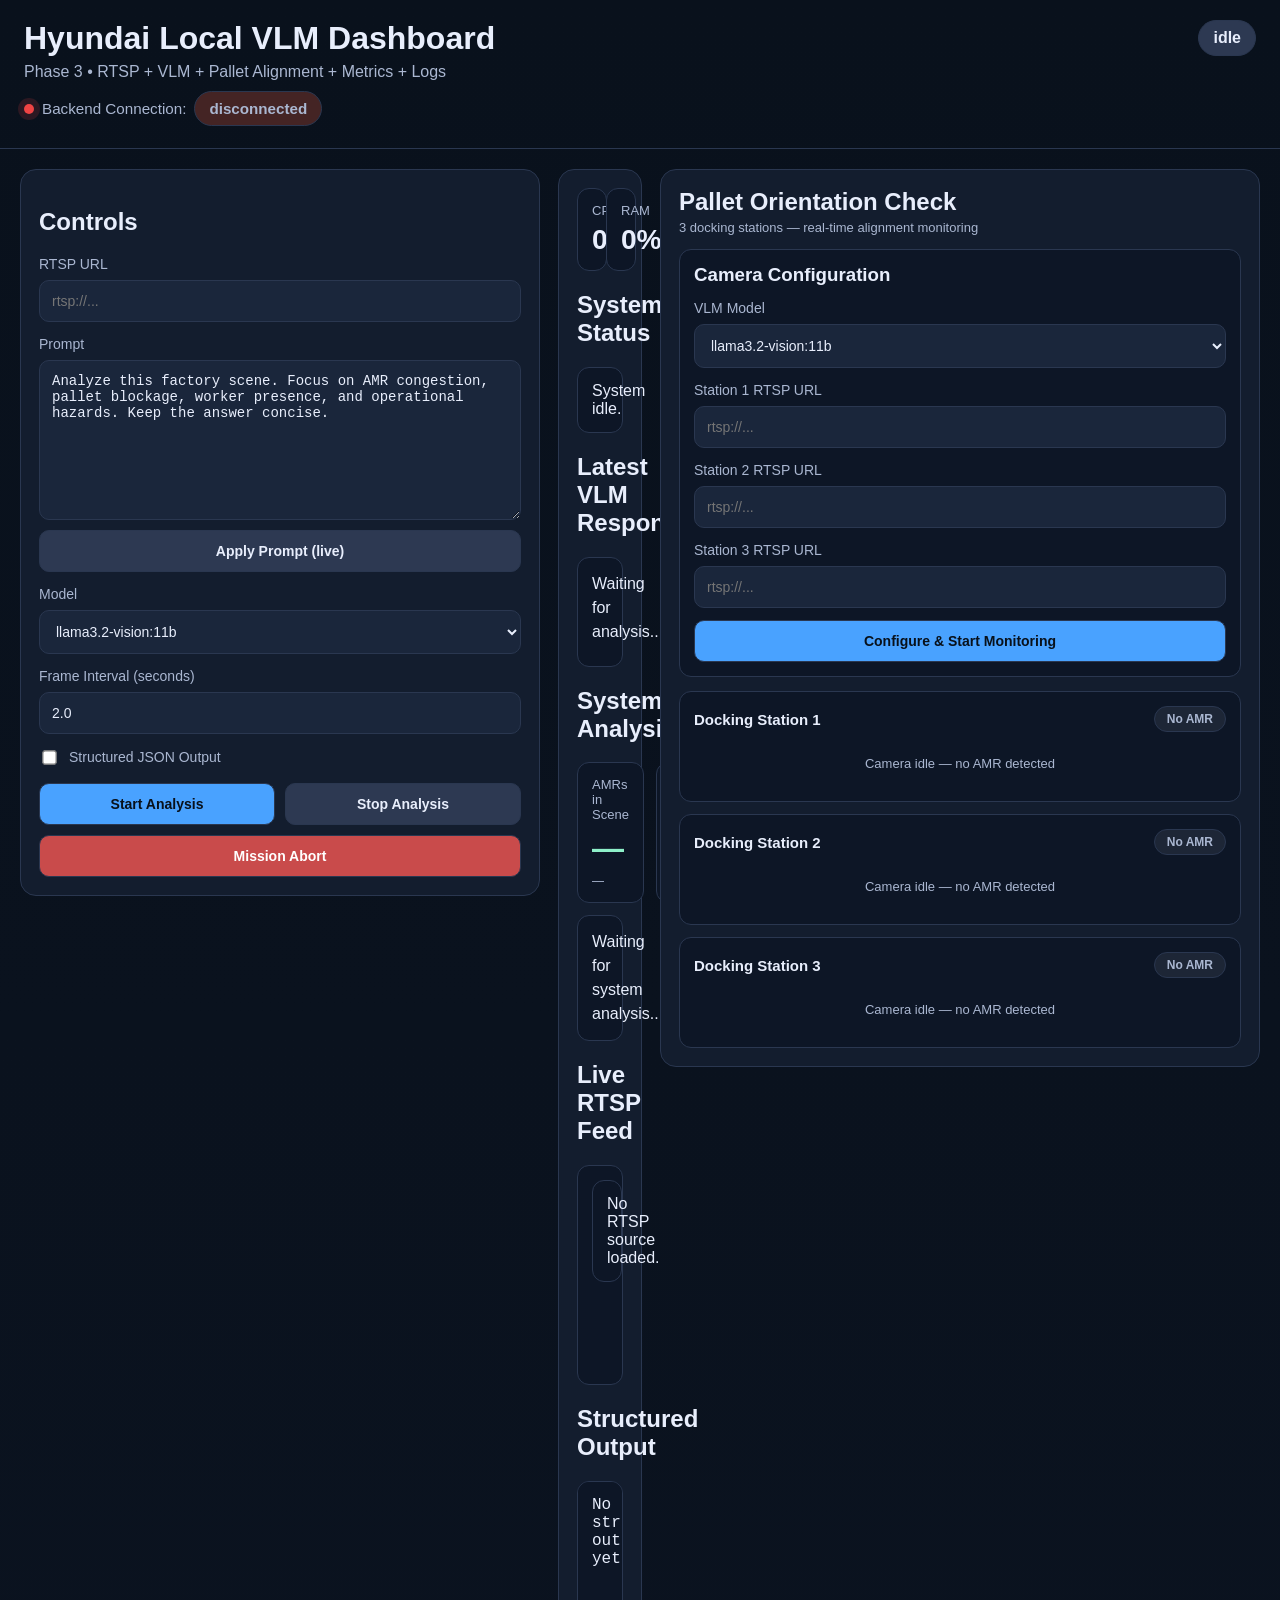
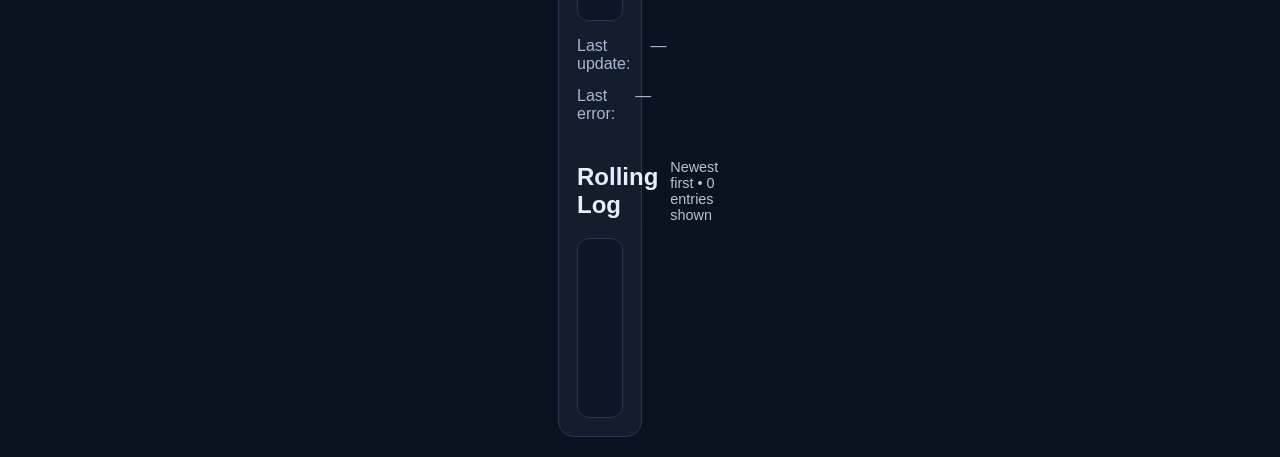
==== commit d27000b7: "Updated AMR stuff" ====
--- a/templates/index.html
+++ b/templates/index.html
@@ -82,15 +82,16 @@
       </div>
       <div class="systemAnalysisGrid">
         <div class="sysStatCard">
-          <div class="sysStatLabel">AMRs Detected</div>
-          <div id="sysAmrCount" class="sysStatValue">—</div>
+          <div class="sysStatLabel">AMRs in Scene</div>
+          <div id="sysAmrCountNum" class="sysStatValue detected" style="font-size:32px;">—</div>
+          <div id="sysAmrCount" class="sysAmrStatusText">—</div>
         </div>
         <div class="sysStatCard">
           <div class="sysStatLabel">Congestion</div>
           <div id="sysCongestionStatus" class="sysStatValue">—</div>
         </div>
       </div>
-      <div id="sysReasonBox" class="responseBox sysReasonBox">Waiting for system analysis...</div>
+<div id="sysReasonBox" class="responseBox sysReasonBox">Waiting for system analysis...</div>
 
       <h2>Live RTSP Feed</h2>
       <div class="videoPanel">
--- a/static/style.css
+++ b/static/style.css
@@ -568,6 +568,12 @@
   color: #8ef0c9;
 }
 
+.sysAmrStatusText {
+  font-size: 12px;
+  color: var(--muted);
+  margin-top: 4px;
+}
+
 .sysReasonBox {
   min-height: 60px;
   margin-bottom: 6px;
